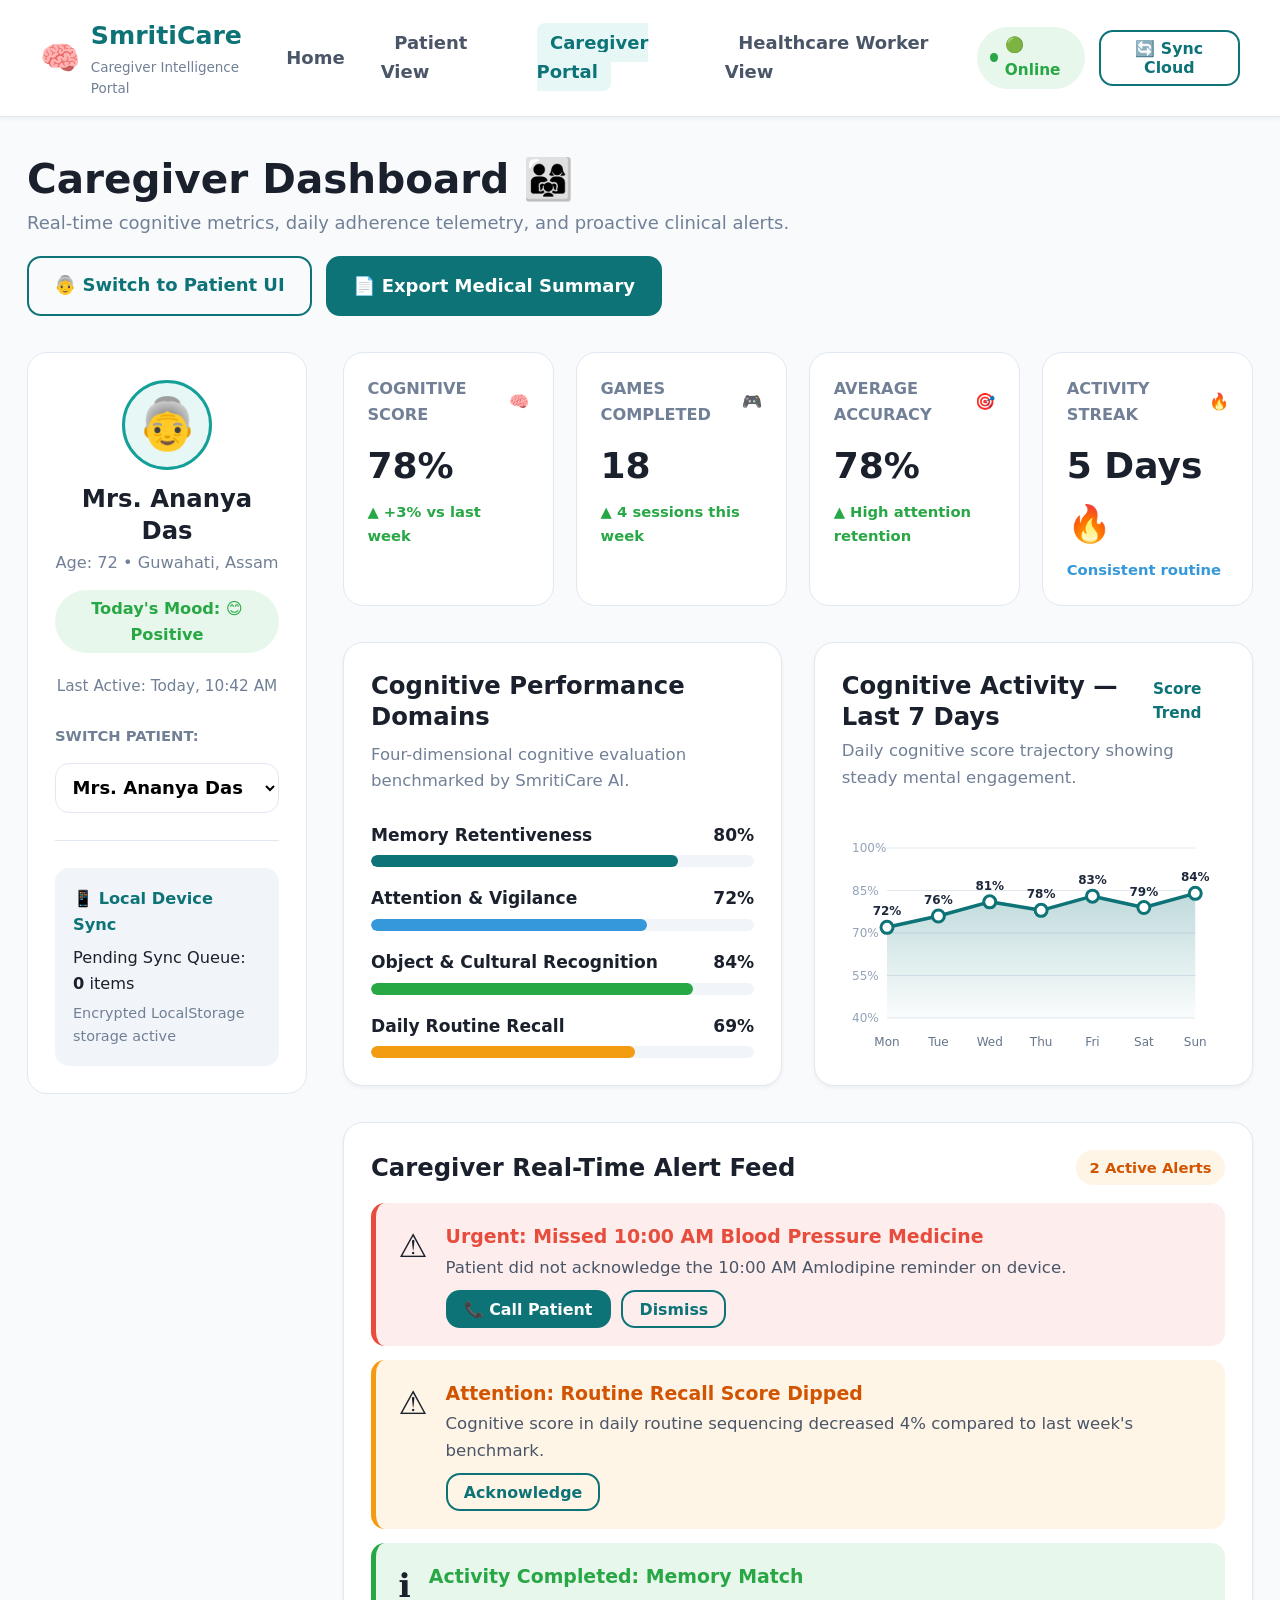
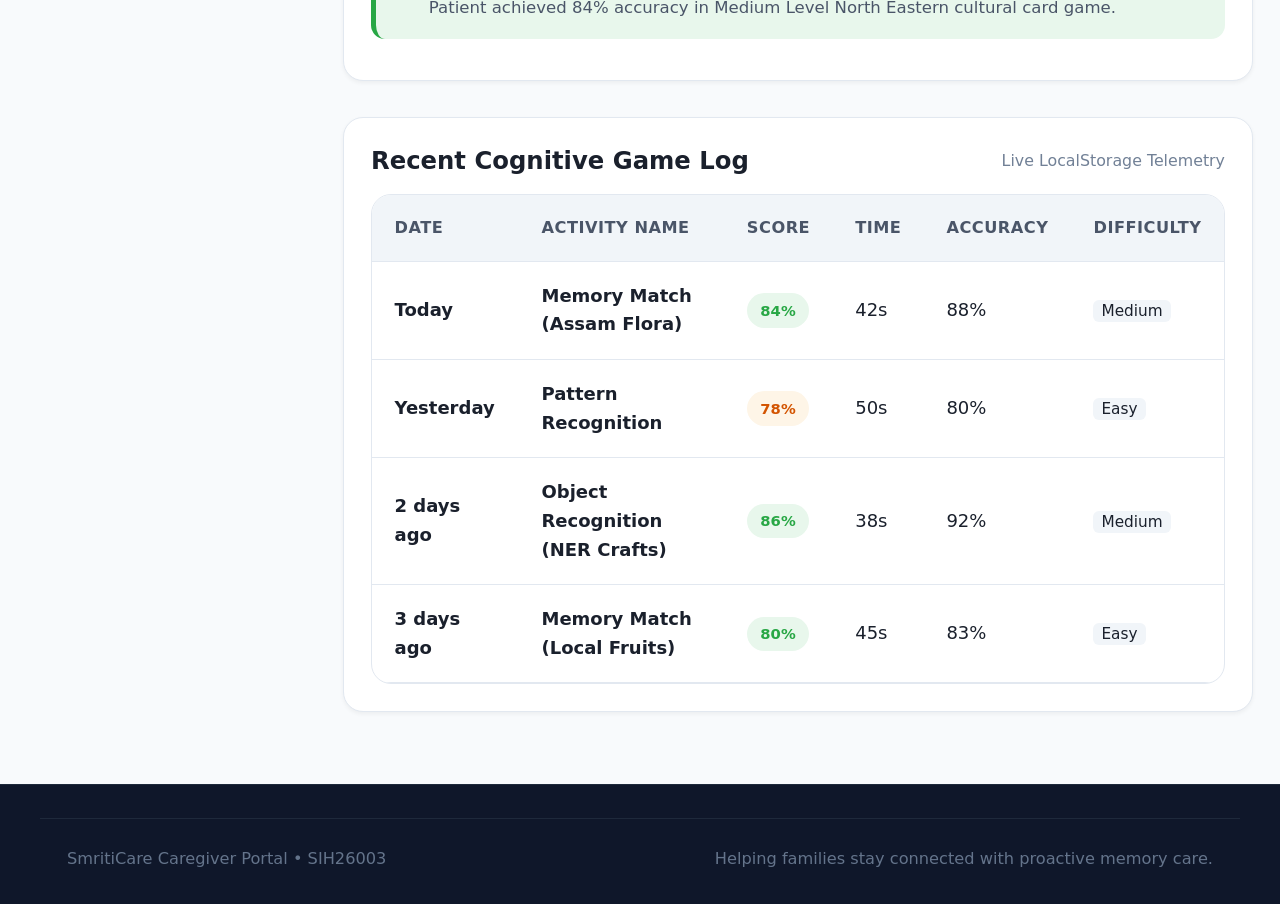
==== caregiver.html @ aeb1ff19 "added all the file" ====
<!DOCTYPE html>
<html lang="en">
<head>
  <meta charset="UTF-8">
  <meta name="viewport" content="width=device-width, initial-scale=1.0">
  <title>Caregiver Dashboard — SmritiCare</title>
  <link rel="manifest" href="manifest.json">
  <link rel="stylesheet" href="css/style.css">
</head>
<body>

  <!-- Header -->
  <header class="site-header">
    <div class="container header-inner">
      <a href="index.html" class="brand-logo">
        <span class="logo-icon">🧠</span>
        <div>
          <span>SmritiCare</span>
          <span class="logo-tagline">Caregiver Intelligence Portal</span>
        </div>
      </a>

      <nav aria-label="Caregiver Navigation">
        <ul class="nav-links">
          <li><a href="index.html" class="nav-link">Home</a></li>
          <li><a href="patient.html" class="nav-link">Patient View</a></li>
          <li><a href="caregiver.html" class="nav-link active">Caregiver Portal</a></li>
          <li><a href="healthcare.html" class="nav-link">Healthcare Worker View</a></li>
        </ul>
      </nav>

      <div class="header-actions">
        <div id="network-status-pill" class="status-pill">
          <span class="status-dot"></span> 🟢 Online
        </div>
        <button class="btn btn-outline btn-sm" onclick="simulateSync()">
          🔄 Sync Cloud
        </button>
      </div>
    </div>
  </header>

  <!-- Main Caregiver Dashboard Root -->
  <main id="caregiver-dashboard-root" style="padding: 2rem 0 4rem; flex: 1;">
    <div class="container container-wide">
      
      <!-- Top Title & Quick Actions -->
      <div style="display: flex; justify-content: space-between; align-items: center; margin-bottom: 2rem; flex-wrap: wrap; gap: 1rem;">
        <div>
          <h1 style="margin-bottom: 0.2rem;">Caregiver Dashboard 👨‍👩‍👧</h1>
          <p class="text-muted" style="margin: 0;">
            Real-time cognitive metrics, daily adherence telemetry, and proactive clinical alerts.
          </p>
        </div>
        <div style="display: flex; gap: 0.8rem;">
          <a href="patient.html" class="btn btn-outline">
            👵 Switch to Patient UI
          </a>
          <button class="btn btn-primary" onclick="alert('Caregiver tele-report exported as PDF / Medical summary.');">
            📄 Export Medical Summary
          </button>
        </div>
      </div>

      <!-- Dashboard Layout Grid -->
      <div class="dashboard-layout">
        
        <!-- Left Sidebar: Patient Selector & Profile -->
        <aside class="dashboard-sidebar">
          <div class="patient-profile-card">
            <div class="patient-avatar-large">👵</div>
            <h3 id="cg-patient-name" style="margin-bottom: 0.2rem;">Mrs. Ananya Das</h3>
            <p id="cg-patient-age-loc" class="text-muted" style="font-size: 0.9rem; margin-bottom: 0.8rem;">Age: 72 • Guwahati, Assam</p>
            
            <span id="cg-patient-mood" class="status-badge active-status" style="font-size: 0.9rem; margin-bottom: 0.8rem;">
              Today's Mood: 😊 Positive
            </span>

            <div id="cg-patient-last-active" style="font-size: 0.85rem; color: var(--text-muted); margin-top: 0.4rem;">
              Last Active: Today, 10:42 AM
            </div>

            <!-- Patient Selector Dropdown -->
            <div style="margin-top: 1.2rem; text-align: left;">
              <label for="caregiver-patient-select" style="font-size: 0.82rem; font-weight: 700; color: var(--text-muted); text-transform: uppercase;">
                Switch Patient:
              </label>
              <select id="caregiver-patient-select" class="patient-select-dropdown">
                <!-- Populated by JS -->
              </select>
            </div>
          </div>

          <!-- Quick Telemetry Status Box -->
          <div style="background: var(--bg-subtle); padding: 1rem; border-radius: var(--radius-md); font-size: 0.9rem;">
            <div style="font-weight: 700; color: var(--primary); margin-bottom: 0.4rem;">📱 Local Device Sync</div>
            <div>Pending Sync Queue: <strong id="sync-pending-count">0</strong> items</div>
            <div style="margin-top: 0.3rem; font-size: 0.8rem; color: var(--text-muted);">Encrypted LocalStorage storage active</div>
          </div>
        </aside>

        <!-- Right Main Column: Metrics, Chart, Alerts, Logs -->
        <div class="dashboard-content">
          
          <!-- 4 Metric Cards -->
          <div class="metrics-summary-grid">
            <div class="metric-card">
              <div class="metric-header">
                <span>COGNITIVE SCORE</span>
                <span>🧠</span>
              </div>
              <div id="metric-overall-score" class="metric-value">78%</div>
              <div class="metric-trend up">▲ +3% vs last week</div>
            </div>

            <div class="metric-card">
              <div class="metric-header">
                <span>GAMES COMPLETED</span>
                <span>🎮</span>
              </div>
              <div id="metric-games-count" class="metric-value">18</div>
              <div class="metric-trend up">▲ 4 sessions this week</div>
            </div>

            <div class="metric-card">
              <div class="metric-header">
                <span>AVERAGE ACCURACY</span>
                <span>🎯</span>
              </div>
              <div id="metric-avg-score" class="metric-value">84%</div>
              <div class="metric-trend up">▲ High attention retention</div>
            </div>

            <div class="metric-card">
              <div class="metric-header">
                <span>ACTIVITY STREAK</span>
                <span>🔥</span>
              </div>
              <div id="metric-streak" class="metric-value">5 Days</div>
              <div class="metric-trend neutral">Consistent routine</div>
            </div>
          </div>

          <!-- 2-Column: Domain Breakdown & 7-Day Chart -->
          <div class="grid-2" style="margin-bottom: 2rem;">
            
            <!-- Cognitive Domain Breakdown -->
            <div class="card">
              <h3 style="margin-bottom: 0.5rem;">Cognitive Performance Domains</h3>
              <p class="text-muted" style="margin-bottom: 1.5rem; font-size: 0.92rem;">
                Four-dimensional cognitive evaluation benchmarked by SmritiCare AI.
              </p>

              <div class="progress-bar-wrapper">
                <div class="progress-label-row">
                  <span>Memory Retentiveness</span>
                  <strong id="text-memory">80%</strong>
                </div>
                <div class="progress-track">
                  <div id="bar-memory" class="progress-fill teal" style="width: 80%;"></div>
                </div>
              </div>

              <div class="progress-bar-wrapper">
                <div class="progress-label-row">
                  <span>Attention & Vigilance</span>
                  <strong id="text-attention">72%</strong>
                </div>
                <div class="progress-track">
                  <div id="bar-attention" class="progress-fill blue" style="width: 72%;"></div>
                </div>
              </div>

              <div class="progress-bar-wrapper">
                <div class="progress-label-row">
                  <span>Object & Cultural Recognition</span>
                  <strong id="text-recognition">84%</strong>
                </div>
                <div class="progress-track">
                  <div id="bar-recognition" class="progress-fill green" style="width: 84%;"></div>
                </div>
              </div>

              <div class="progress-bar-wrapper" style="margin-bottom: 0;">
                <div class="progress-label-row">
                  <span>Daily Routine Recall</span>
                  <strong id="text-routine">69%</strong>
                </div>
                <div class="progress-track">
                  <div id="bar-routine" class="progress-fill orange" style="width: 69%;"></div>
                </div>
              </div>
            </div>

            <!-- Canvas Line Chart: Cognitive Activity Last 7 Days -->
            <div class="card" style="display: flex; flex-direction: column; justify-content: space-between;">
              <div>
                <div style="display: flex; justify-content: space-between; align-items: center; margin-bottom: 0.3rem;">
                  <h3 style="margin: 0;">Cognitive Activity — Last 7 Days</h3>
                  <span style="font-size: 0.85rem; font-weight: 700; color: var(--primary);">Score Trend</span>
                </div>
                <p class="text-muted" style="font-size: 0.92rem; margin-bottom: 1rem;">
                  Daily cognitive score trajectory showing steady mental engagement.
                </p>
              </div>

              <div style="position: relative; width: 100%; height: 240px;">
                <canvas id="cognitive-activity-chart" style="width: 100%; height: 100%;"></canvas>
              </div>
            </div>

          </div>

          <!-- Caregiver Proactive Alerts Section -->
          <section class="card" style="margin-bottom: 2rem;">
            <div style="display: flex; justify-content: space-between; align-items: center; margin-bottom: 1rem;">
              <h3 style="margin: 0;">Caregiver Real-Time Alert Feed</h3>
              <span class="status-badge attention-status">2 Active Alerts</span>
            </div>

            <div class="alert-item urgent">
              <div style="font-size: 1.8rem;">⚠️</div>
              <div style="flex: 1;">
                <div style="font-weight: 700; color: var(--danger); font-size: 1.05rem;">Urgent: Missed 10:00 AM Blood Pressure Medicine</div>
                <p style="margin: 0.2rem 0 0.5rem; font-size: 0.92rem;">
                  Patient did not acknowledge the 10:00 AM Amlodipine reminder on device.
                </p>
                <div style="display: flex; gap: 0.6rem;">
                  <button class="btn btn-sm btn-primary" onclick="alert('Calling Mrs. Das...');">📞 Call Patient</button>
                  <button class="btn btn-sm btn-outline btn-dismiss-alert">Dismiss</button>
                </div>
              </div>
            </div>

            <div class="alert-item attention">
              <div style="font-size: 1.8rem;">⚠️</div>
              <div style="flex: 1;">
                <div style="font-weight: 700; color: #d35400; font-size: 1.05rem;">Attention: Routine Recall Score Dipped</div>
                <p style="margin: 0.2rem 0 0.5rem; font-size: 0.92rem;">
                  Cognitive score in daily routine sequencing decreased 4% compared to last week's benchmark.
                </p>
                <div style="display: flex; gap: 0.6rem;">
                  <button class="btn btn-sm btn-outline btn-dismiss-alert">Acknowledge</button>
                </div>
              </div>
            </div>

            <div class="alert-item normal">
              <div style="font-size: 1.8rem;">ℹ️</div>
              <div style="flex: 1;">
                <div style="font-weight: 700; color: var(--success); font-size: 1.05rem;">Activity Completed: Memory Match</div>
                <p style="margin: 0.2rem 0 0; font-size: 0.92rem;">
                  Patient achieved 84% accuracy in Medium Level North Eastern cultural card game.
                </p>
              </div>
            </div>
          </section>

          <!-- Recent Activity Table -->
          <section class="card">
            <div style="display: flex; justify-content: space-between; align-items: center; margin-bottom: 1rem;">
              <h3 style="margin: 0;">Recent Cognitive Game Log</h3>
              <span class="text-muted" style="font-size: 0.88rem;">Live LocalStorage Telemetry</span>
            </div>

            <div class="table-responsive">
              <table class="data-table">
                <thead>
                  <tr>
                    <th>Date</th>
                    <th>Activity Name</th>
                    <th>Score</th>
                    <th>Time</th>
                    <th>Accuracy</th>
                    <th>Difficulty</th>
                  </tr>
                </thead>
                <tbody id="cg-activity-table-body">
                  <!-- Populated dynamically by js/dashboard.js -->
                </tbody>
              </table>
            </div>
          </section>

        </div>

      </div>

    </div>
  </main>

  <!-- Footer -->
  <footer class="site-footer" style="padding: 1.8rem 0; margin-top: auto;">
    <div class="container footer-bottom">
      <span>SmritiCare Caregiver Portal • SIH26003</span>
      <span>Helping families stay connected with proactive memory care.</span>
    </div>
  </footer>

  <script src="js/main.js"></script>
  <script src="js/dashboard.js"></script>
</body>
</html>
---- css/style.css ----
/* ==========================================================================
   SmritiCare - Design System & Stylesheet (SIH26003)
   Calm, Trustworthy Healthcare Palette + Elderly-Friendly UX
   ========================================================================== */

:root {
  /* Primary Healthcare Colors */
  --primary: #0d7377;
  --primary-light: #14a098;
  --primary-dark: #094b4e;
  --primary-subtle: #e6f7f6;
  
  --secondary: #2b5876;
  --secondary-light: #4e7d96;
  
  --accent: #ff7b54;
  --accent-light: #ffe8df;
  --success: #28a745;
  --success-light: #e8f7ec;
  --warning: #f39c12;
  --warning-light: #fef5e7;
  --danger: #e74c3c;
  --danger-light: #fdeeed;
  --info: #3498db;
  --info-light: #ebf5fb;

  /* Neutral Surface & Background Colors */
  --bg-page: #f8fafc;
  --bg-surface: #ffffff;
  --bg-card: #ffffff;
  --bg-subtle: #f1f5f9;
  
  /* Text Colors (High Contrast Baseline) */
  --text-primary: #1a202c;
  --text-secondary: #4a5568;
  --text-muted: #718096;
  --text-inverse: #ffffff;

  /* Borders & Shadows */
  --border-color: #e2e8f0;
  --border-focus: #0d7377;
  --shadow-sm: 0 2px 4px rgba(0, 0, 0, 0.05);
  --shadow-md: 0 4px 12px rgba(13, 115, 119, 0.08);
  --shadow-lg: 0 10px 25px rgba(0, 0, 0, 0.1);
  --shadow-hover: 0 8px 20px rgba(13, 115, 119, 0.15);

  /* Radii */
  --radius-sm: 8px;
  --radius-md: 14px;
  --radius-lg: 20px;
  --radius-xl: 28px;
  --radius-full: 9999px;

  /* Typography Sizing Defaults (Elderly Comfort) */
  --font-base: 18px;
  --font-h1: 2.25rem;
  --font-h2: 1.75rem;
  --font-h3: 1.35rem;
  --line-height: 1.6;
  
  /* Transitions */
  --transition: all 0.25s ease-in-out;
}

/* ==========================================================================
   Accessibility Modes (High Contrast, Large Text, Motion)
   ========================================================================== */

body.large-text {
  --font-base: 22px;
  --font-h1: 2.6rem;
  --font-h2: 2.1rem;
  --font-h3: 1.6rem;
}

body.extra-large-text {
  --font-base: 26px;
  --font-h1: 3rem;
  --font-h2: 2.4rem;
  --font-h3: 1.9rem;
}

body.high-contrast {
  --bg-page: #000000;
  --bg-surface: #121212;
  --bg-card: #1e1e1e;
  --bg-subtle: #2d2d2d;
  --primary: #ffd700;
  --primary-light: #fff066;
  --primary-dark: #ccac00;
  --primary-subtle: #332b00;
  --secondary: #00e5ff;
  --text-primary: #ffffff;
  --text-secondary: #f0f0f0;
  --text-muted: #dcdcdc;
  --border-color: #ffd700;
  --shadow-md: 0 0 10px rgba(255, 215, 0, 0.3);
}

body.high-contrast .btn-primary {
  background: #ffd700;
  color: #000000;
  font-weight: 800;
  border: 2px solid #ffffff;
}

body.high-contrast .card {
  border: 2px solid #ffd700;
}

body.reduce-motion * {
  animation: none !important;
  transition: none !important;
}

/* ==========================================================================
   Base & Reset
   ========================================================================== */

*, *::before, *::after {
  box-sizing: border-box;
  margin: 0;
  padding: 0;
}

html {
  font-size: var(--font-base);
  scroll-behavior: smooth;
}

body {
  font-family: system-ui, -apple-system, BlinkMacSystemFont, 'Segoe UI', Roboto, Oxygen, Ubuntu, Cantarell, 'Open Sans', 'Helvetica Neue', sans-serif;
  background-color: var(--bg-page);
  color: var(--text-primary);
  line-height: var(--line-height);
  min-height: 100vh;
  display: flex;
  flex-direction: column;
  -webkit-font-smoothing: antialiased;
}

a {
  color: var(--primary);
  text-decoration: none;
  transition: var(--transition);
}

a:hover, a:focus-visible {
  text-decoration: underline;
}

button, input, select, textarea {
  font-family: inherit;
  font-size: 1rem;
}

button {
  cursor: pointer;
  border: none;
  background: none;
}

button:focus-visible, a:focus-visible, input:focus-visible, select:focus-visible {
  outline: 3px solid var(--border-focus);
  outline-offset: 2px;
}

img, svg {
  max-width: 100%;
  display: block;
}

/* Container */
.container {
  width: 100%;
  max-width: 1200px;
  margin: 0 auto;
  padding: 0 1.5rem;
}

.container-narrow {
  max-width: 900px;
}

.container-wide {
  max-width: 1400px;
}

/* Typography Utility */
h1, h2, h3, h4 {
  color: var(--text-primary);
  font-weight: 700;
  line-height: 1.3;
  margin-bottom: 0.75rem;
}

h1 { font-size: var(--font-h1); }
h2 { font-size: var(--font-h2); }
h3 { font-size: var(--font-h3); }

p {
  margin-bottom: 1rem;
  color: var(--text-secondary);
}

.text-muted { color: var(--text-muted); }
.text-center { text-align: center; }
.text-primary { color: var(--primary); }
.text-bold { font-weight: 700; }

/* ==========================================================================
   Header & Navigation
   ========================================================================== */

.site-header {
  background: var(--bg-surface);
  border-bottom: 1px solid var(--border-color);
  position: sticky;
  top: 0;
  z-index: 100;
  box-shadow: var(--shadow-sm);
}

.header-inner {
  display: flex;
  align-items: center;
  justify-content: space-between;
  padding: 0.9rem 0;
  gap: 1rem;
}

.brand-logo {
  display: flex;
  align-items: center;
  gap: 0.6rem;
  font-size: 1.4rem;
  font-weight: 800;
  color: var(--primary);
  text-decoration: none;
}

.brand-logo .logo-icon {
  font-size: 1.8rem;
  line-height: 1;
}

.brand-logo .logo-tagline {
  font-size: 0.75rem;
  color: var(--text-muted);
  font-weight: 500;
  display: block;
}

.nav-links {
  display: flex;
  align-items: center;
  gap: 1.25rem;
  list-style: none;
}

.nav-link {
  color: var(--text-secondary);
  font-weight: 600;
  padding: 0.5rem 0.75rem;
  border-radius: var(--radius-sm);
  transition: var(--transition);
}

.nav-link:hover, .nav-link.active {
  color: var(--primary);
  background: var(--primary-subtle);
  text-decoration: none;
}

.header-actions {
  display: flex;
  align-items: center;
  gap: 0.75rem;
}

/* Language Dropdown */
.lang-selector-wrapper {
  position: relative;
  display: inline-block;
}

.lang-select {
  padding: 0.45rem 1.8rem 0.45rem 0.75rem;
  border-radius: var(--radius-sm);
  border: 1px solid var(--border-color);
  background: var(--bg-surface);
  color: var(--text-primary);
  font-weight: 600;
  cursor: pointer;
  appearance: none;
  background-image: url("data:image/svg+xml;charset=UTF-8,%3csvg xmlns='http://www.w3.org/2000/svg' viewBox='0 0 24 24' fill='none' stroke='%230d7377' stroke-width='2' stroke-linecap='round' stroke-linejoin='round'%3e%3cpolyline points='6 9 12 15 18 9'%3e%3c/polyline%3e%3c/svg%3e");
  background-repeat: no-repeat;
  background-position: right 0.5rem center;
  background-size: 1rem;
}

/* Connectivity Status Pill */
.status-pill {
  display: inline-flex;
  align-items: center;
  gap: 0.4rem;
  padding: 0.35rem 0.75rem;
  border-radius: var(--radius-full);
  font-size: 0.85rem;
  font-weight: 600;
  background: var(--success-light);
  color: var(--success);
}

.status-pill.offline {
  background: var(--warning-light);
  color: var(--warning);
}

.status-dot {
  width: 9px;
  height: 9px;
  border-radius: 50%;
  background: currentColor;
  display: inline-block;
}

/* ==========================================================================
   Buttons & Interactive Elements
   ========================================================================== */

.btn {
  display: inline-flex;
  align-items: center;
  justify-content: center;
  gap: 0.5rem;
  font-weight: 600;
  padding: 0.75rem 1.4rem;
  border-radius: var(--radius-md);
  transition: var(--transition);
  text-decoration: none;
  text-align: center;
  cursor: pointer;
  border: 2px solid transparent;
  min-height: 48px; /* Touch target accessibility */
}

.btn-primary {
  background: var(--primary);
  color: var(--text-inverse);
}
.btn-primary:hover {
  background: var(--primary-light);
  box-shadow: var(--shadow-md);
  text-decoration: none;
  transform: translateY(-1px);
}

.btn-secondary {
  background: var(--secondary);
  color: var(--text-inverse);
}
.btn-secondary:hover {
  background: var(--secondary-light);
  text-decoration: none;
}

.btn-outline {
  background: transparent;
  border-color: var(--primary);
  color: var(--primary);
}
.btn-outline:hover {
  background: var(--primary-subtle);
  text-decoration: none;
}

.btn-accent {
  background: var(--accent);
  color: var(--text-inverse);
}
.btn-accent:hover {
  opacity: 0.95;
  box-shadow: var(--shadow-md);
  text-decoration: none;
}

.btn-lg {
  padding: 0.95rem 1.8rem;
  font-size: 1.15rem;
  border-radius: var(--radius-lg);
  font-weight: 700;
}

.btn-sm {
  padding: 0.4rem 0.9rem;
  font-size: 0.88rem;
  min-height: 38px;
}

.btn-icon {
  width: 48px;
  height: 48px;
  padding: 0;
  border-radius: 50%;
  display: inline-flex;
  align-items: center;
  justify-content: center;
}

/* Elderly Large Action Cards */
.card {
  background: var(--bg-card);
  border: 1px solid var(--border-color);
  border-radius: var(--radius-lg);
  padding: 1.5rem;
  box-shadow: var(--shadow-sm);
  transition: var(--transition);
}

.card:hover {
  box-shadow: var(--shadow-md);
}

.card-clickable {
  cursor: pointer;
}
.card-clickable:hover {
  transform: translateY(-3px);
  border-color: var(--primary-light);
  box-shadow: var(--shadow-hover);
}

/* ==========================================================================
   Hero & Landing Sections
   ========================================================================== */

.hero-section {
  padding: 4rem 0 3.5rem;
  background: linear-gradient(135deg, #e6f7f6 0%, #f1f8fc 100%);
  border-bottom: 1px solid var(--border-color);
}

body.high-contrast .hero-section {
  background: #000;
}

.hero-grid {
  display: grid;
  grid-template-columns: 1.2fr 0.8fr;
  gap: 3rem;
  align-items: center;
}

.hero-content h1 {
  font-size: 2.6rem;
  margin-bottom: 1.2rem;
  color: var(--secondary);
}

body.high-contrast .hero-content h1 {
  color: var(--primary);
}

.hero-subtitle {
  font-size: 1.2rem;
  color: var(--text-secondary);
  margin-bottom: 2rem;
  max-width: 580px;
}

.hero-cta-group {
  display: flex;
  flex-wrap: wrap;
  gap: 1rem;
  margin-bottom: 2rem;
}

.hero-stats {
  display: flex;
  gap: 2rem;
  padding-top: 1.5rem;
  border-top: 1px solid rgba(13, 115, 119, 0.15);
}

.hero-stat-item strong {
  display: block;
  font-size: 1.4rem;
  color: var(--primary);
}

.hero-stat-item span {
  font-size: 0.85rem;
  color: var(--text-muted);
}

.hero-visual-card {
  background: var(--bg-surface);
  border-radius: var(--radius-xl);
  padding: 1.5rem;
  box-shadow: var(--shadow-lg);
  border: 1px solid var(--border-color);
  text-align: center;
  position: relative;
}

.hero-illustration {
  width: 100%;
  max-height: 280px;
  object-fit: contain;
  margin-bottom: 1rem;
  border-radius: var(--radius-md);
}

/* Feature & Problem Grids */
.section-header {
  text-align: center;
  max-width: 700px;
  margin: 0 auto 3rem;
}

.section-tag {
  display: inline-block;
  background: var(--primary-subtle);
  color: var(--primary);
  font-weight: 700;
  font-size: 0.85rem;
  padding: 0.35rem 0.9rem;
  border-radius: var(--radius-full);
  margin-bottom: 0.75rem;
  text-transform: uppercase;
  letter-spacing: 0.5px;
}

.grid-2 {
  display: grid;
  grid-template-columns: repeat(2, 1fr);
  gap: 1.75rem;
}

.grid-3 {
  display: grid;
  grid-template-columns: repeat(3, 1fr);
  gap: 1.75rem;
}

.grid-4 {
  display: grid;
  grid-template-columns: repeat(4, 1fr);
  gap: 1.5rem;
}

.feature-icon-box {
  width: 60px;
  height: 60px;
  border-radius: var(--radius-md);
  background: var(--primary-subtle);
  color: var(--primary);
  display: flex;
  align-items: center;
  justify-content: center;
  font-size: 1.8rem;
  margin-bottom: 1.25rem;
}

/* Workflow Step Cards */
.workflow-step {
  position: relative;
  background: var(--bg-surface);
  border: 1px solid var(--border-color);
  border-radius: var(--radius-lg);
  padding: 1.8rem 1.5rem;
  text-align: center;
}

.step-badge {
  position: absolute;
  top: -16px;
  left: 50%;
  transform: translateX(-50%);
  background: var(--primary);
  color: #fff;
  width: 34px;
  height: 34px;
  border-radius: 50%;
  display: flex;
  align-items: center;
  justify-content: center;
  font-weight: 800;
  box-shadow: var(--shadow-sm);
}

/* ==========================================================================
   Patient Portal UI (Elderly-First)
   ========================================================================== */

.patient-header-greeting {
  background: linear-gradient(135deg, var(--primary) 0%, var(--secondary) 100%);
  color: #ffffff;
  padding: 2.2rem 2rem;
  border-radius: var(--radius-xl);
  margin-bottom: 2rem;
  box-shadow: var(--shadow-md);
  display: flex;
  justify-content: space-between;
  align-items: center;
  flex-wrap: wrap;
  gap: 1.5rem;
}

body.high-contrast .patient-header-greeting {
  background: #111;
  border: 2px solid #ffd700;
}

.greeting-title {
  font-size: 2rem;
  margin-bottom: 0.4rem;
  color: #ffffff;
}

body.high-contrast .greeting-title {
  color: #ffd700;
}

.greeting-date {
  opacity: 0.9;
  font-size: 1.1rem;
}

/* Large Activity Card */
.activity-hero-card {
  background: var(--bg-surface);
  border: 2px solid var(--primary-light);
  border-radius: var(--radius-xl);
  padding: 2rem;
  display: flex;
  align-items: center;
  justify-content: space-between;
  gap: 1.5rem;
  margin-bottom: 2rem;
  box-shadow: var(--shadow-md);
}

.activity-hero-info {
  display: flex;
  align-items: center;
  gap: 1.5rem;
}

.activity-large-icon {
  font-size: 3.5rem;
  background: var(--primary-subtle);
  width: 90px;
  height: 90px;
  border-radius: var(--radius-lg);
  display: flex;
  align-items: center;
  justify-content: center;
}

/* Hydration Counter */
.hydration-widget {
  background: var(--info-light);
  border: 1px solid #bce0fd;
  border-radius: var(--radius-lg);
  padding: 1.5rem;
  text-align: center;
}

.glasses-grid {
  display: flex;
  justify-content: center;
  gap: 0.6rem;
  margin: 1rem 0;
  flex-wrap: wrap;
}

.glass-item {
  font-size: 2rem;
  cursor: pointer;
  transition: var(--transition);
  opacity: 0.35;
  user-select: none;
}

.glass-item.filled {
  opacity: 1;
  transform: scale(1.1);
}

/* Daily Routine Timeline */
.routine-list {
  list-style: none;
}

.routine-item {
  display: flex;
  align-items: center;
  justify-content: space-between;
  padding: 1.1rem 1.25rem;
  margin-bottom: 0.75rem;
  background: var(--bg-surface);
  border: 1px solid var(--border-color);
  border-radius: var(--radius-md);
  gap: 1rem;
}

.routine-item.done {
  background: var(--success-light);
  border-color: #b7e4c7;
}

.routine-time {
  font-weight: 700;
  color: var(--primary);
  font-size: 1.05rem;
  min-width: 95px;
}

.routine-title {
  font-weight: 600;
  flex: 1;
}

/* Emotional Mood Check-In */
.mood-picker {
  display: flex;
  justify-content: space-between;
  gap: 0.75rem;
  margin: 1.5rem 0 1rem;
}

.mood-btn {
  flex: 1;
  display: flex;
  flex-direction: column;
  align-items: center;
  gap: 0.4rem;
  padding: 1rem 0.5rem;
  border: 2px solid var(--border-color);
  border-radius: var(--radius-lg);
  background: var(--bg-surface);
  transition: var(--transition);
}

.mood-btn .mood-emoji {
  font-size: 2.4rem;
}

.mood-btn .mood-label {
  font-size: 0.9rem;
  font-weight: 700;
}

.mood-btn:hover, .mood-btn.active {
  border-color: var(--primary);
  background: var(--primary-subtle);
  transform: translateY(-3px);
}

/* Voice Assistant Card / Widget */
.voice-assistant-card {
  background: linear-gradient(135deg, #14a098 0%, #0d7377 100%);
  color: #ffffff;
  border-radius: var(--radius-xl);
  padding: 1.8rem;
  text-align: center;
  box-shadow: var(--shadow-md);
  margin-bottom: 2rem;
}

.voice-mic-btn {
  width: 90px;
  height: 90px;
  border-radius: 50%;
  background: #ffffff;
  color: var(--primary);
  font-size: 2.5rem;
  margin: 1.2rem auto;
  display: flex;
  align-items: center;
  justify-content: center;
  box-shadow: 0 0 0 8px rgba(255, 255, 255, 0.25);
  transition: var(--transition);
}

.voice-mic-btn.listening {
  animation: pulse-ring 1.5s infinite;
  background: var(--accent);
  color: #fff;
}

@keyframes pulse-ring {
  0% { box-shadow: 0 0 0 0 rgba(255, 123, 84, 0.7); }
  70% { box-shadow: 0 0 0 18px rgba(255, 123, 84, 0); }
  100% { box-shadow: 0 0 0 0 rgba(255, 123, 84, 0); }
}

.voice-prompt-chips {
  display: flex;
  flex-wrap: wrap;
  justify-content: center;
  gap: 0.6rem;
  margin-top: 1rem;
}

.prompt-chip {
  background: rgba(255, 255, 255, 0.2);
  color: #fff;
  padding: 0.4rem 0.85rem;
  border-radius: var(--radius-full);
  font-size: 0.9rem;
  cursor: pointer;
  border: 1px solid rgba(255, 255, 255, 0.3);
}
.prompt-chip:hover {
  background: #ffffff;
  color: var(--primary);
}

/* Bottom Nav for Mobile/Tablet */
.patient-bottom-nav {
  display: none;
  position: fixed;
  bottom: 0;
  left: 0;
  right: 0;
  background: var(--bg-surface);
  border-top: 1px solid var(--border-color);
  padding: 0.6rem 0.5rem;
  box-shadow: 0 -4px 15px rgba(0, 0, 0, 0.08);
  z-index: 90;
}

.bottom-nav-grid {
  display: flex;
  justify-content: space-around;
  align-items: center;
}

.bottom-nav-item {
  display: flex;
  flex-direction: column;
  align-items: center;
  gap: 0.2rem;
  color: var(--text-muted);
  font-size: 0.75rem;
  font-weight: 700;
  padding: 0.3rem 0.6rem;
  border-radius: var(--radius-sm);
}

.bottom-nav-item .nav-icon {
  font-size: 1.4rem;
}

.bottom-nav-item.active, .bottom-nav-item:hover {
  color: var(--primary);
  text-decoration: none;
}

/* ==========================================================================
   Memory Match Game Specifics
   ========================================================================== */

.game-header-bar {
  display: flex;
  justify-content: space-between;
  align-items: center;
  background: var(--bg-surface);
  border: 1px solid var(--border-color);
  border-radius: var(--radius-lg);
  padding: 1rem 1.5rem;
  margin-bottom: 1.5rem;
  flex-wrap: wrap;
  gap: 1rem;
}

.game-stat-box {
  display: flex;
  align-items: center;
  gap: 0.6rem;
  font-weight: 700;
  font-size: 1.1rem;
}

.game-stat-box .stat-icon {
  font-size: 1.4rem;
}

.memory-grid {
  display: grid;
  grid-template-columns: repeat(4, 1fr);
  gap: 1.2rem;
  max-width: 720px;
  margin: 0 auto 2rem;
  perspective: 1000px;
}

.memory-card {
  aspect-ratio: 1 / 1;
  background: #ffffff;
  border: 3px solid var(--primary-subtle);
  border-radius: var(--radius-lg);
  display: flex;
  flex-direction: column;
  align-items: center;
  justify-content: center;
  cursor: pointer;
  position: relative;
  transform-style: preserve-3d;
  transition: transform 0.4s ease, border-color 0.2s ease, box-shadow 0.2s ease;
  user-select: none;
  box-shadow: var(--shadow-sm);
  min-height: 110px;
}

.memory-card:hover {
  border-color: var(--primary-light);
  transform: translateY(-2px);
}

.memory-card .card-face {
  position: absolute;
  inset: 0;
  backface-visibility: hidden;
  display: flex;
  flex-direction: column;
  align-items: center;
  justify-content: center;
  border-radius: calc(var(--radius-lg) - 3px);
  padding: 0.5rem;
}

.memory-card .card-back {
  background: linear-gradient(135deg, var(--primary) 0%, var(--primary-light) 100%);
  color: #ffffff;
  font-size: 2.2rem;
}

.memory-card .card-front {
  background: #ffffff;
  transform: rotateY(180deg);
  border: 2px solid var(--primary-light);
}

.memory-card.flipped {
  transform: rotateY(180deg);
}

.memory-card.matched {
  transform: rotateY(180deg);
  border-color: var(--success);
  background: var(--success-light);
  cursor: default;
}

.memory-card .card-icon {
  font-size: 3rem;
  line-height: 1;
  margin-bottom: 0.25rem;
}

.memory-card .card-label {
  font-size: 0.85rem;
  font-weight: 700;
  color: var(--text-primary);
  text-align: center;
}

/* AI Adaptive Recommendation Box */
.ai-adaptive-box {
  background: linear-gradient(135deg, #f0fdf4 0%, #e6f7f6 100%);
  border: 2px solid #86efac;
  border-radius: var(--radius-lg);
  padding: 1.5rem;
  margin: 1.5rem 0;
}

.ai-badge {
  display: inline-flex;
  align-items: center;
  gap: 0.4rem;
  background: var(--primary);
  color: #fff;
  padding: 0.25rem 0.75rem;
  border-radius: var(--radius-full);
  font-size: 0.85rem;
  font-weight: 700;
  margin-bottom: 0.75rem;
}

/* ==========================================================================
   Caregiver & Healthcare Dashboards
   ========================================================================== */

.dashboard-layout {
  display: grid;
  grid-template-columns: 280px 1fr;
  gap: 2rem;
  margin-top: 1.5rem;
}

.dashboard-sidebar {
  background: var(--bg-surface);
  border: 1px solid var(--border-color);
  border-radius: var(--radius-lg);
  padding: 1.5rem;
  height: fit-content;
}

.patient-profile-card {
  text-align: center;
  padding-bottom: 1.5rem;
  border-bottom: 1px solid var(--border-color);
  margin-bottom: 1.5rem;
}

.patient-avatar-large {
  width: 90px;
  height: 90px;
  border-radius: 50%;
  background: var(--primary-subtle);
  color: var(--primary);
  font-size: 2.8rem;
  display: flex;
  align-items: center;
  justify-content: center;
  margin: 0 auto 0.75rem;
  border: 3px solid var(--primary-light);
}

.patient-select-dropdown {
  width: 100%;
  padding: 0.7rem;
  border-radius: var(--radius-md);
  border: 1px solid var(--border-color);
  font-weight: 600;
  background: var(--bg-surface);
  margin-top: 0.75rem;
}

.metrics-summary-grid {
  display: grid;
  grid-template-columns: repeat(4, 1fr);
  gap: 1.25rem;
  margin-bottom: 2rem;
}

.metric-card {
  background: var(--bg-surface);
  border: 1px solid var(--border-color);
  border-radius: var(--radius-lg);
  padding: 1.3rem;
  display: flex;
  flex-direction: column;
}

.metric-header {
  display: flex;
  justify-content: space-between;
  align-items: center;
  color: var(--text-muted);
  font-size: 0.9rem;
  font-weight: 600;
  margin-bottom: 0.5rem;
}

.metric-value {
  font-size: 2rem;
  font-weight: 800;
  color: var(--text-primary);
}

.metric-trend {
  font-size: 0.82rem;
  font-weight: 600;
  margin-top: 0.3rem;
}
.metric-trend.up { color: var(--success); }
.metric-trend.down { color: var(--danger); }
.metric-trend.neutral { color: var(--info); }

/* Progress Bars */
.progress-bar-wrapper {
  margin-bottom: 1rem;
}

.progress-label-row {
  display: flex;
  justify-content: space-between;
  font-size: 0.95rem;
  font-weight: 600;
  margin-bottom: 0.35rem;
}

.progress-track {
  height: 12px;
  background: var(--bg-subtle);
  border-radius: var(--radius-full);
  overflow: hidden;
}

.progress-fill {
  height: 100%;
  background: var(--primary);
  border-radius: var(--radius-full);
  transition: width 0.6s ease;
}

.progress-fill.teal { background: #0d7377; }
.progress-fill.blue { background: #3498db; }
.progress-fill.green { background: #28a745; }
.progress-fill.orange { background: #f39c12; }

/* Alert Feed */
.alert-item {
  display: flex;
  align-items: flex-start;
  gap: 1rem;
  padding: 1rem 1.25rem;
  border-radius: var(--radius-md);
  margin-bottom: 0.75rem;
  border-left: 5px solid;
}

.alert-item.urgent {
  background: var(--danger-light);
  border-left-color: var(--danger);
}
.alert-item.attention {
  background: var(--warning-light);
  border-left-color: var(--warning);
}
.alert-item.normal {
  background: var(--success-light);
  border-left-color: var(--success);
}

/* Multi-Patient Healthcare Worker Table */
.table-responsive {
  overflow-x: auto;
  border-radius: var(--radius-lg);
  border: 1px solid var(--border-color);
  background: var(--bg-surface);
}

.data-table {
  width: 100%;
  border-collapse: collapse;
  text-align: left;
}

.data-table th, .data-table td {
  padding: 1.1rem 1.25rem;
  border-bottom: 1px solid var(--border-color);
}

.data-table th {
  background: var(--bg-subtle);
  font-weight: 700;
  color: var(--text-secondary);
  font-size: 0.9rem;
  text-transform: uppercase;
  letter-spacing: 0.5px;
}

.data-table tr:hover {
  background: #f8fcfc;
}

.status-badge {
  display: inline-block;
  padding: 0.3rem 0.75rem;
  border-radius: var(--radius-full);
  font-size: 0.82rem;
  font-weight: 700;
}
.status-badge.active-status { background: var(--success-light); color: var(--success); }
.status-badge.attention-status { background: var(--warning-light); color: #d35400; }
.status-badge.inactive-status { background: #edf2f7; color: #718096; }

/* Filter Tabs */
.filter-tabs {
  display: flex;
  gap: 0.5rem;
  margin-bottom: 1.5rem;
  flex-wrap: wrap;
}

.filter-tab-btn {
  padding: 0.5rem 1.1rem;
  border-radius: var(--radius-full);
  font-weight: 600;
  background: var(--bg-surface);
  border: 1px solid var(--border-color);
  color: var(--text-secondary);
  cursor: pointer;
  transition: var(--transition);
}

.filter-tab-btn.active, .filter-tab-btn:hover {
  background: var(--primary);
  color: #ffffff;
  border-color: var(--primary);
}

/* ==========================================================================
   Modals & Drawers
   ========================================================================== */

.modal-backdrop {
  position: fixed;
  inset: 0;
  background: rgba(0, 0, 0, 0.6);
  backdrop-filter: blur(3px);
  display: none;
  align-items: center;
  justify-content: center;
  z-index: 1000;
  padding: 1rem;
}

.modal-backdrop.open {
  display: flex;
}

.modal-box {
  background: var(--bg-surface);
  border-radius: var(--radius-xl);
  max-width: 550px;
  width: 100%;
  padding: 2.2rem;
  box-shadow: var(--shadow-lg);
  border: 1px solid var(--border-color);
  position: relative;
  max-height: 90vh;
  overflow-y: auto;
  animation: modal-pop 0.3s ease;
}

@keyframes modal-pop {
  0% { transform: scale(0.92); opacity: 0; }
  100% { transform: scale(1); opacity: 1; }
}

.modal-close-btn {
  position: absolute;
  top: 1.25rem;
  right: 1.25rem;
  font-size: 1.5rem;
  color: var(--text-muted);
  width: 36px;
  height: 36px;
  border-radius: 50%;
  display: flex;
  align-items: center;
  justify-content: center;
}
.modal-close-btn:hover {
  background: var(--bg-subtle);
  color: var(--text-primary);
}

/* Accessibility Floating Button & Drawer */
.a11y-fab {
  position: fixed;
  bottom: 2rem;
  right: 2rem;
  width: 60px;
  height: 60px;
  border-radius: 50%;
  background: var(--primary);
  color: #ffffff;
  font-size: 1.8rem;
  display: flex;
  align-items: center;
  justify-content: center;
  box-shadow: 0 4px 15px rgba(0, 0, 0, 0.25);
  z-index: 500;
  border: 3px solid #ffffff;
  cursor: pointer;
  transition: transform 0.2s ease;
}

.a11y-fab:hover {
  transform: scale(1.1);
}

.a11y-panel {
  position: fixed;
  bottom: 6.5rem;
  right: 2rem;
  width: 320px;
  background: var(--bg-surface);
  border: 2px solid var(--primary);
  border-radius: var(--radius-lg);
  padding: 1.5rem;
  box-shadow: var(--shadow-lg);
  display: none;
  z-index: 500;
}

.a11y-panel.open {
  display: block;
}

.a11y-option-row {
  display: flex;
  align-items: center;
  justify-content: space-between;
  padding: 0.75rem 0;
  border-bottom: 1px solid var(--border-color);
}

/* Offline Banner / Toast */
.offline-banner {
  position: fixed;
  top: 0;
  left: 0;
  right: 0;
  background: #d35400;
  color: #ffffff;
  padding: 0.6rem 1rem;
  text-align: center;
  font-weight: 700;
  font-size: 0.95rem;
  z-index: 999;
  display: none;
  box-shadow: 0 2px 8px rgba(0, 0, 0, 0.2);
}

.offline-banner.active {
  display: block;
}

/* ==========================================================================
   Footer
   ========================================================================== */

.site-footer {
  background: #0f172a;
  color: #cbd5e1;
  padding: 3.5rem 0 2rem;
  margin-top: auto;
  border-top: 1px solid #1e293b;
}

.footer-grid {
  display: grid;
  grid-template-columns: 2fr 1fr 1fr 1.5fr;
  gap: 2.5rem;
  margin-bottom: 2.5rem;
}

.footer-brand h3 {
  color: #ffffff;
  font-size: 1.4rem;
  margin-bottom: 0.5rem;
}

.footer-tagline {
  color: #94a3b8;
  font-size: 0.95rem;
  margin-bottom: 1rem;
}

.footer-col h4 {
  color: #ffffff;
  font-size: 1.1rem;
  margin-bottom: 1rem;
}

.footer-links {
  list-style: none;
}

.footer-links li {
  margin-bottom: 0.6rem;
}

.footer-links a {
  color: #94a3b8;
  transition: var(--transition);
}

.footer-links a:hover {
  color: #ffffff;
}

.footer-bottom {
  border-top: 1px solid #1e293b;
  padding-top: 1.5rem;
  display: flex;
  justify-content: space-between;
  align-items: center;
  flex-wrap: wrap;
  gap: 1rem;
  font-size: 0.9rem;
  color: #64748b;
}

/* ==========================================================================
   Media Queries & Responsiveness
   ========================================================================== */

@media (max-width: 992px) {
  .hero-grid {
    grid-template-columns: 1fr;
    text-align: center;
  }
  .hero-subtitle {
    margin: 0 auto 2rem;
  }
  .hero-cta-group {
    justify-content: center;
  }
  .hero-stats {
    justify-content: center;
  }
  .dashboard-layout {
    grid-template-columns: 1fr;
  }
  .metrics-summary-grid {
    grid-template-columns: repeat(2, 1fr);
  }
  .grid-4 {
    grid-template-columns: repeat(2, 1fr);
  }
  .grid-3 {
    grid-template-columns: repeat(2, 1fr);
  }
  .footer-grid {
    grid-template-columns: repeat(2, 1fr);
  }
}

@media (max-width: 768px) {
  .nav-links {
    display: none; /* Collapsed in mobile for simplified flow */
  }
  .patient-bottom-nav {
    display: block;
  }
  body.patient-page {
    padding-bottom: 75px; /* Spacing for bottom bar */
  }
  .grid-2, .grid-3, .grid-4 {
    grid-template-columns: 1fr;
  }
  .memory-grid {
    grid-template-columns: repeat(3, 1fr);
    gap: 0.75rem;
  }
  .activity-hero-card {
    flex-direction: column;
    text-align: center;
  }
  .activity-hero-info {
    flex-direction: column;
  }
  .footer-grid {
    grid-template-columns: 1fr;
  }
  .a11y-fab {
    bottom: 5.5rem;
    right: 1.2rem;
  }
  .a11y-panel {
    bottom: 10rem;
    right: 1.2rem;
    width: calc(100vw - 2.4rem);
  }
}
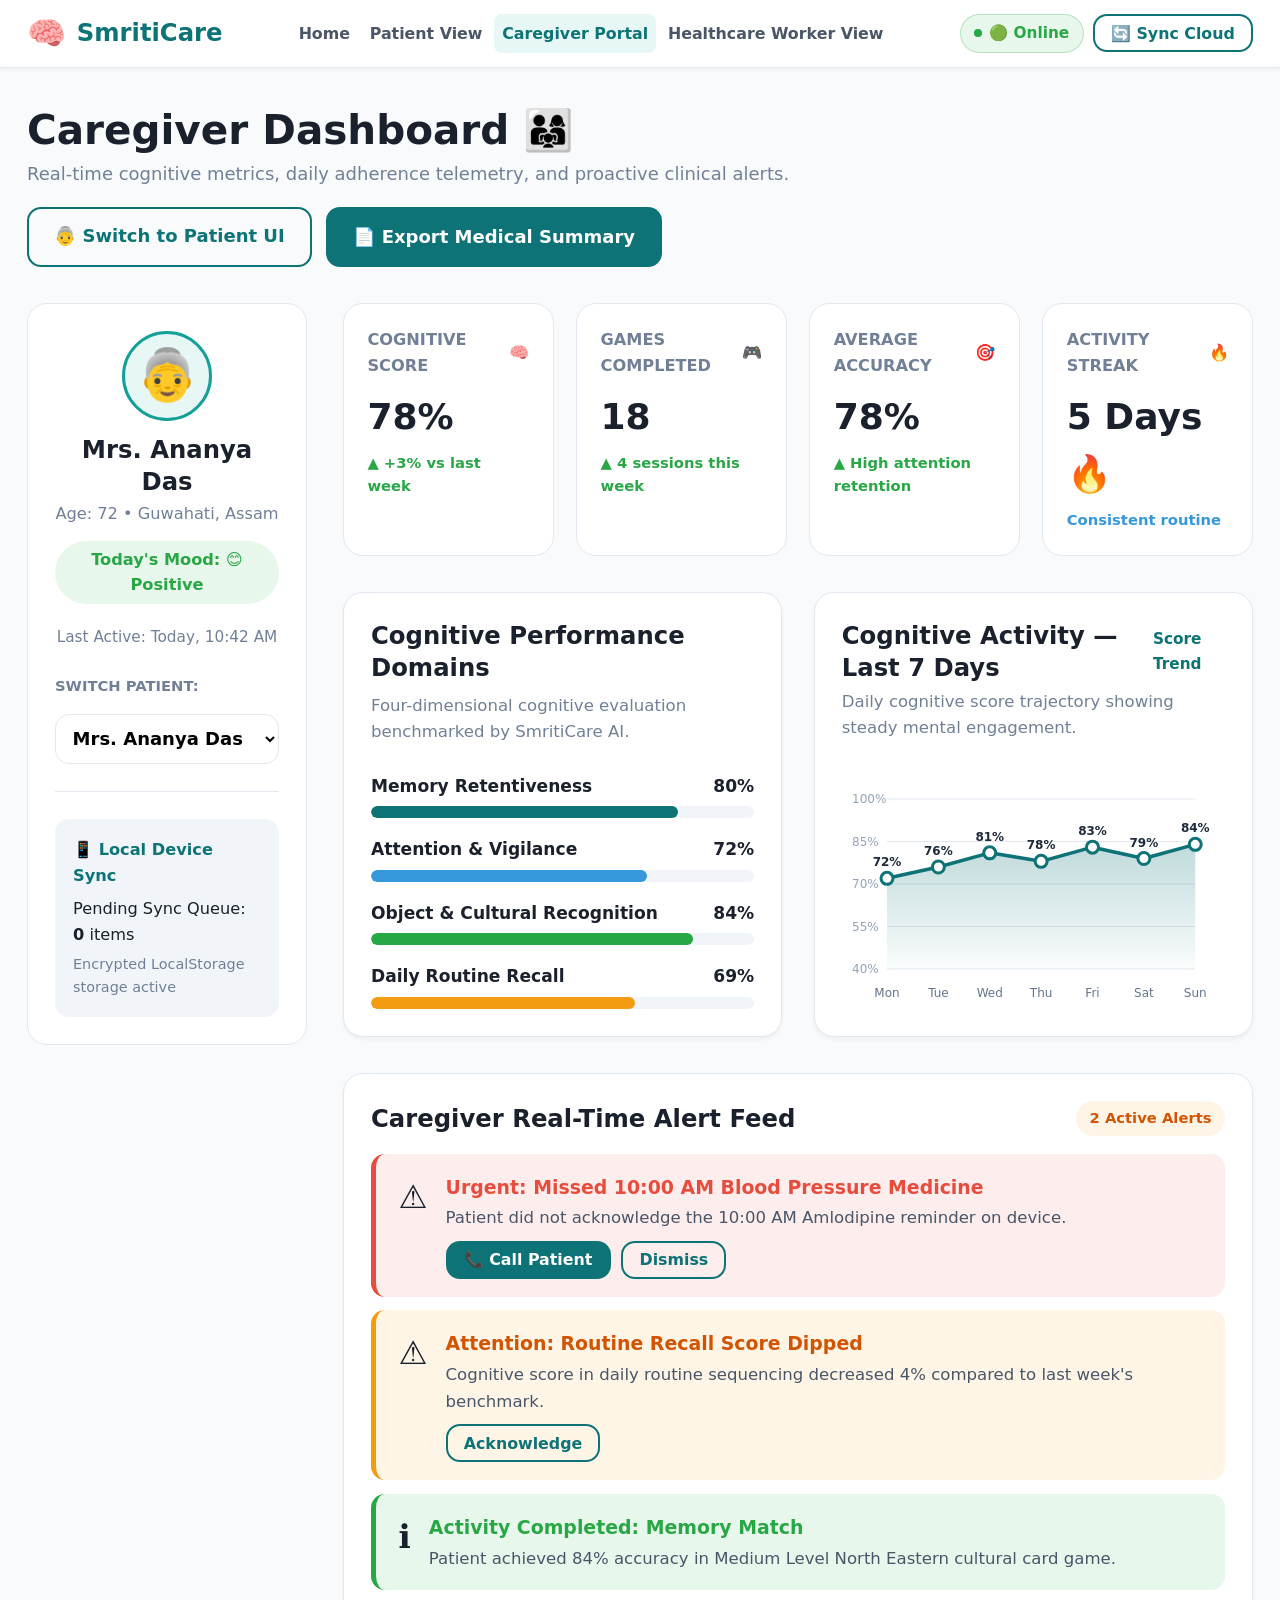
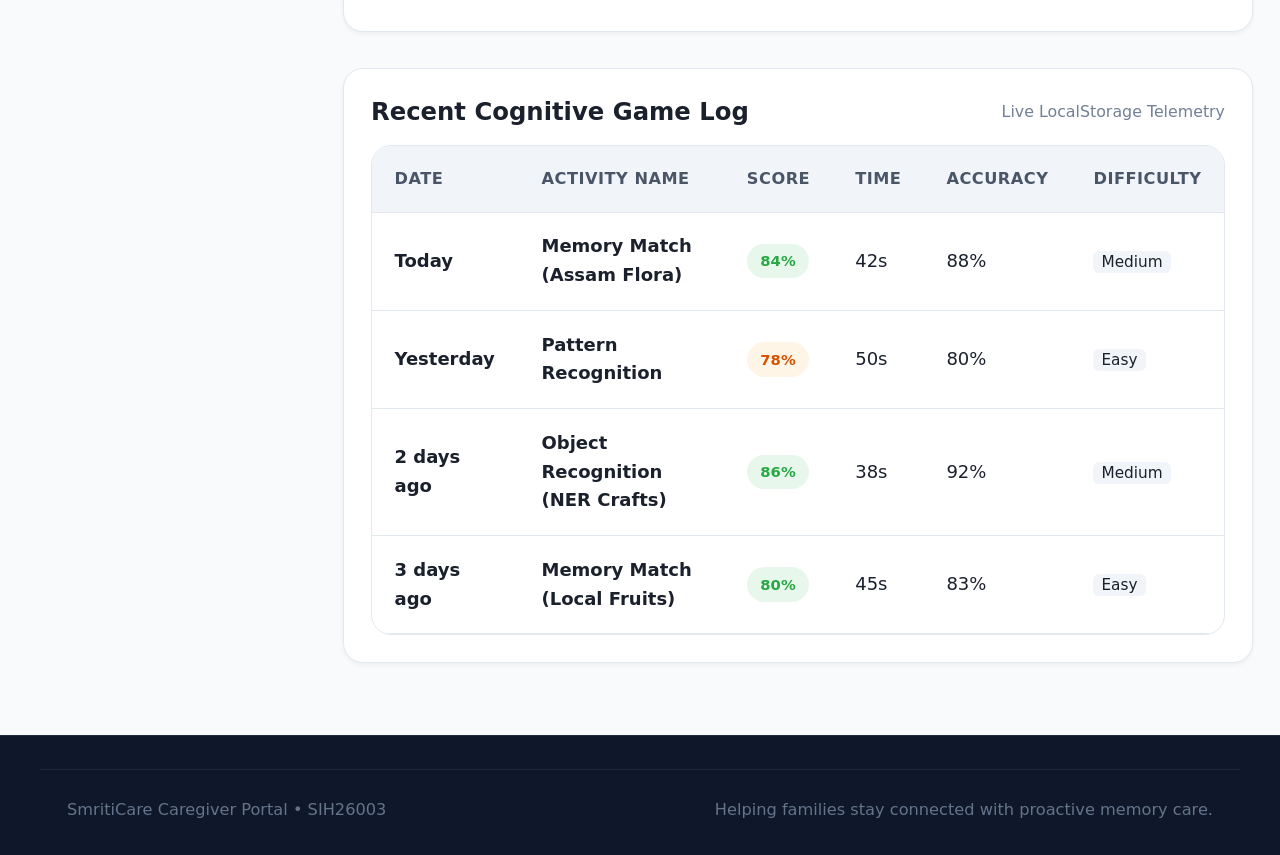
==== commit 6a7b3145: "updated" ====
--- a/caregiver.html
+++ b/caregiver.html
@@ -11,7 +11,7 @@
 
   <!-- Header -->
   <header class="site-header">
-    <div class="container header-inner">
+    <div class="header-inner">
       <a href="index.html" class="brand-logo">
         <span class="logo-icon">🧠</span>
         <div>
@@ -20,7 +20,7 @@
         </div>
       </a>
 
-      <nav aria-label="Caregiver Navigation">
+      <nav class="main-navigation" aria-label="Caregiver Navigation">
         <ul class="nav-links">
           <li><a href="index.html" class="nav-link">Home</a></li>
           <li><a href="patient.html" class="nav-link">Patient View</a></li>
@@ -35,6 +35,12 @@
         </div>
         <button class="btn btn-outline btn-sm" onclick="simulateSync()">
           🔄 Sync Cloud
+        </button>
+        <!-- Mobile Menu Toggle -->
+        <button id="mobile-menu-btn" class="mobile-menu-toggle" aria-label="Toggle Navigation Menu" aria-expanded="false">
+          <span class="hamburger-bar"></span>
+          <span class="hamburger-bar"></span>
+          <span class="hamburger-bar"></span>
         </button>
       </div>
     </div>
--- a/css/style.css
+++ b/css/style.css
@@ -123,6 +123,11 @@
   padding: 0;
 }
 
+html, body {
+  overflow-x: hidden;
+  max-width: 100%;
+}
+
 html {
   font-size: var(--font-base);
   scroll-behavior: smooth;
@@ -219,51 +224,75 @@
   top: 0;
   z-index: 100;
   box-shadow: var(--shadow-sm);
+  width: 100%;
 }
 
 .header-inner {
   display: flex;
   align-items: center;
   justify-content: space-between;
-  padding: 0.9rem 0;
+  padding: 0.75rem 1.5rem;
   gap: 1rem;
+  width: 100%;
+  max-width: 1440px;
+  margin: 0 auto;
+  box-sizing: border-box;
 }
 
 .brand-logo {
-  display: flex;
+  display: inline-flex;
   align-items: center;
   gap: 0.6rem;
-  font-size: 1.4rem;
+  font-size: 1.35rem;
   font-weight: 800;
   color: var(--primary);
   text-decoration: none;
+  flex-shrink: 0;
+  white-space: nowrap;
 }
 
 .brand-logo .logo-icon {
-  font-size: 1.8rem;
+  font-size: 1.75rem;
   line-height: 1;
+  flex-shrink: 0;
 }
 
 .brand-logo .logo-tagline {
-  font-size: 0.75rem;
+  font-size: 0.72rem;
   color: var(--text-muted);
   font-weight: 500;
   display: block;
+  white-space: nowrap;
+}
+
+/* Main Navigation */
+.main-navigation {
+  display: flex;
+  align-items: center;
+  justify-content: center;
+  flex: 1 1 auto;
+  min-width: 0;
 }
 
 .nav-links {
   display: flex;
   align-items: center;
-  gap: 1.25rem;
+  gap: 0.35rem;
   list-style: none;
+  margin: 0;
+  padding: 0;
+  flex-wrap: nowrap;
 }
 
 .nav-link {
   color: var(--text-secondary);
   font-weight: 600;
-  padding: 0.5rem 0.75rem;
+  font-size: 0.92rem;
+  padding: 0.45rem 0.6rem;
   border-radius: var(--radius-sm);
   transition: var(--transition);
+  white-space: nowrap; /* Required: prevents navigation items from wrapping */
+  display: inline-block;
 }
 
 .nav-link:hover, .nav-link.active {
@@ -276,27 +305,34 @@
   display: flex;
   align-items: center;
   gap: 0.75rem;
+  flex-shrink: 0;
+  margin-left: auto;
 }
 
 /* Language Dropdown */
 .lang-selector-wrapper {
   position: relative;
-  display: inline-block;
+  display: inline-flex;
+  align-items: center;
+  flex-shrink: 0;
 }
 
 .lang-select {
-  padding: 0.45rem 1.8rem 0.45rem 0.75rem;
+  padding: 0.4rem 1.6rem 0.4rem 0.65rem;
   border-radius: var(--radius-sm);
   border: 1px solid var(--border-color);
   background: var(--bg-surface);
   color: var(--text-primary);
+  font-size: 0.88rem;
   font-weight: 600;
   cursor: pointer;
   appearance: none;
   background-image: url("data:image/svg+xml;charset=UTF-8,%3csvg xmlns='http://www.w3.org/2000/svg' viewBox='0 0 24 24' fill='none' stroke='%230d7377' stroke-width='2' stroke-linecap='round' stroke-linejoin='round'%3e%3cpolyline points='6 9 12 15 18 9'%3e%3c/polyline%3e%3c/svg%3e");
   background-repeat: no-repeat;
-  background-position: right 0.5rem center;
-  background-size: 1rem;
+  background-position: right 0.45rem center;
+  background-size: 0.85rem;
+  flex-shrink: 0;
+  white-space: nowrap;
 }
 
 /* Connectivity Status Pill */
@@ -310,19 +346,66 @@
   font-weight: 600;
   background: var(--success-light);
   color: var(--success);
+  border: 1px solid rgba(40, 167, 69, 0.25);
+  flex-shrink: 0; /* Ensures pill stays fully visible and inside the header */
+  white-space: nowrap;
+  box-sizing: border-box;
 }
 
 .status-pill.offline {
   background: var(--warning-light);
   color: var(--warning);
+  border-color: rgba(243, 156, 18, 0.25);
 }
 
 .status-dot {
-  width: 9px;
-  height: 9px;
+  width: 8px;
+  height: 8px;
   border-radius: 50%;
   background: currentColor;
   display: inline-block;
+  flex-shrink: 0;
+}
+
+/* Mobile Hamburger Menu Toggle Button */
+.mobile-menu-toggle {
+  display: none;
+  flex-direction: column;
+  justify-content: center;
+  align-items: center;
+  gap: 4px;
+  width: 38px;
+  height: 38px;
+  border-radius: var(--radius-sm);
+  background: var(--bg-subtle);
+  border: 1px solid var(--border-color);
+  cursor: pointer;
+  padding: 0;
+  flex-shrink: 0;
+  transition: var(--transition);
+}
+
+.mobile-menu-toggle:hover {
+  background: var(--primary-subtle);
+  border-color: var(--primary-light);
+}
+
+.hamburger-bar {
+  width: 20px;
+  height: 2px;
+  background: var(--text-primary);
+  border-radius: 2px;
+  transition: transform 0.25s ease, opacity 0.25s ease;
+}
+
+.mobile-menu-toggle.active .hamburger-bar:nth-child(1) {
+  transform: translateY(6px) rotate(45deg);
+}
+.mobile-menu-toggle.active .hamburger-bar:nth-child(2) {
+  opacity: 0;
+}
+.mobile-menu-toggle.active .hamburger-bar:nth-child(3) {
+  transform: translateY(-6px) rotate(-45deg);
 }
 
 /* ==========================================================================
@@ -1405,6 +1488,69 @@
    Media Queries & Responsiveness
    ========================================================================== */
 
+/* Intermediate Screen Adjustment (1081px - 1280px) */
+@media (max-width: 1280px) and (min-width: 1081px) {
+  .nav-links {
+    gap: 0.2rem;
+  }
+  .nav-link {
+    font-size: 0.88rem;
+    padding: 0.4rem 0.45rem;
+  }
+  .header-actions {
+    gap: 0.5rem;
+  }
+  .brand-logo .logo-tagline {
+    display: none;
+  }
+}
+
+/* Tablet & Mobile Breakpoint for Header Navigation (1080px and below) */
+@media (max-width: 1080px) {
+  .mobile-menu-toggle {
+    display: flex;
+  }
+
+  .main-navigation {
+    display: none;
+    position: absolute;
+    top: 100%;
+    left: 0;
+    right: 0;
+    width: 100%;
+    background: var(--bg-surface);
+    border-bottom: 2px solid var(--border-color);
+    box-shadow: 0 8px 24px rgba(0, 0, 0, 0.12);
+    padding: 1.25rem 1.5rem;
+    z-index: 1000;
+  }
+
+  .main-navigation.open {
+    display: block;
+    animation: menuSlideDown 0.25s ease forwards;
+  }
+
+  @keyframes menuSlideDown {
+    from { opacity: 0; transform: translateY(-8px); }
+    to { opacity: 1; transform: translateY(0); }
+  }
+
+  .nav-links {
+    flex-direction: column;
+    align-items: stretch;
+    gap: 0.4rem;
+    width: 100%;
+  }
+
+  .nav-link {
+    font-size: 1.05rem;
+    padding: 0.75rem 1rem;
+    border-radius: var(--radius-sm);
+    width: 100%;
+    box-sizing: border-box;
+  }
+}
+
 @media (max-width: 992px) {
   .hero-grid {
     grid-template-columns: 1fr;
@@ -1437,9 +1583,33 @@
 }
 
 @media (max-width: 768px) {
-  .nav-links {
-    display: none; /* Collapsed in mobile for simplified flow */
-  }
+  .header-inner {
+    padding: 0.6rem 1rem;
+    gap: 0.5rem;
+  }
+
+  .brand-logo {
+    font-size: 1.2rem;
+  }
+
+  .brand-logo .logo-tagline {
+    display: none;
+  }
+
+  .header-actions {
+    gap: 0.4rem;
+  }
+
+  .lang-select {
+    padding: 0.35rem 1.4rem 0.35rem 0.5rem;
+    font-size: 0.8rem;
+  }
+
+  .status-pill {
+    padding: 0.3rem 0.55rem;
+    font-size: 0.78rem;
+  }
+
   .patient-bottom-nav {
     display: block;
   }
@@ -1473,3 +1643,9 @@
     width: calc(100vw - 2.4rem);
   }
 }
+
+@media (max-width: 480px) {
+  .header-actions .btn-primary {
+    display: none;
+  }
+}
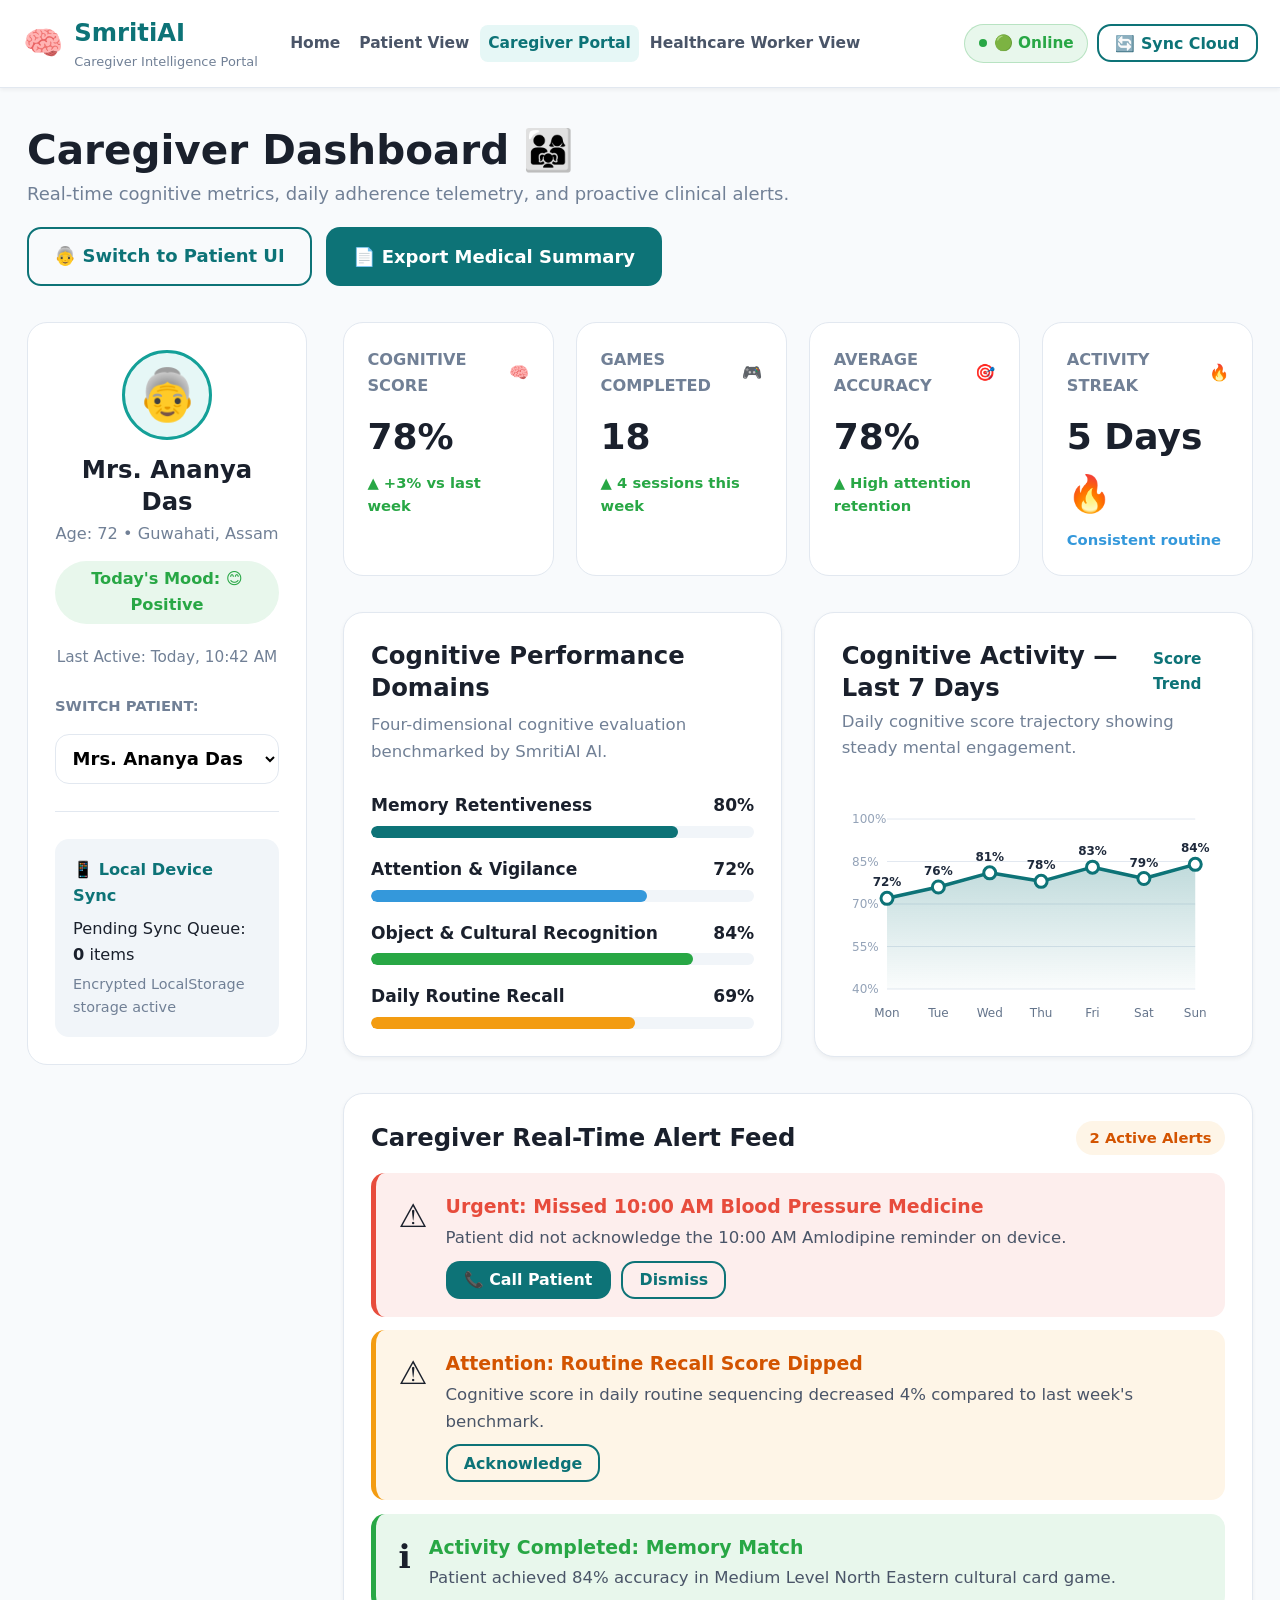
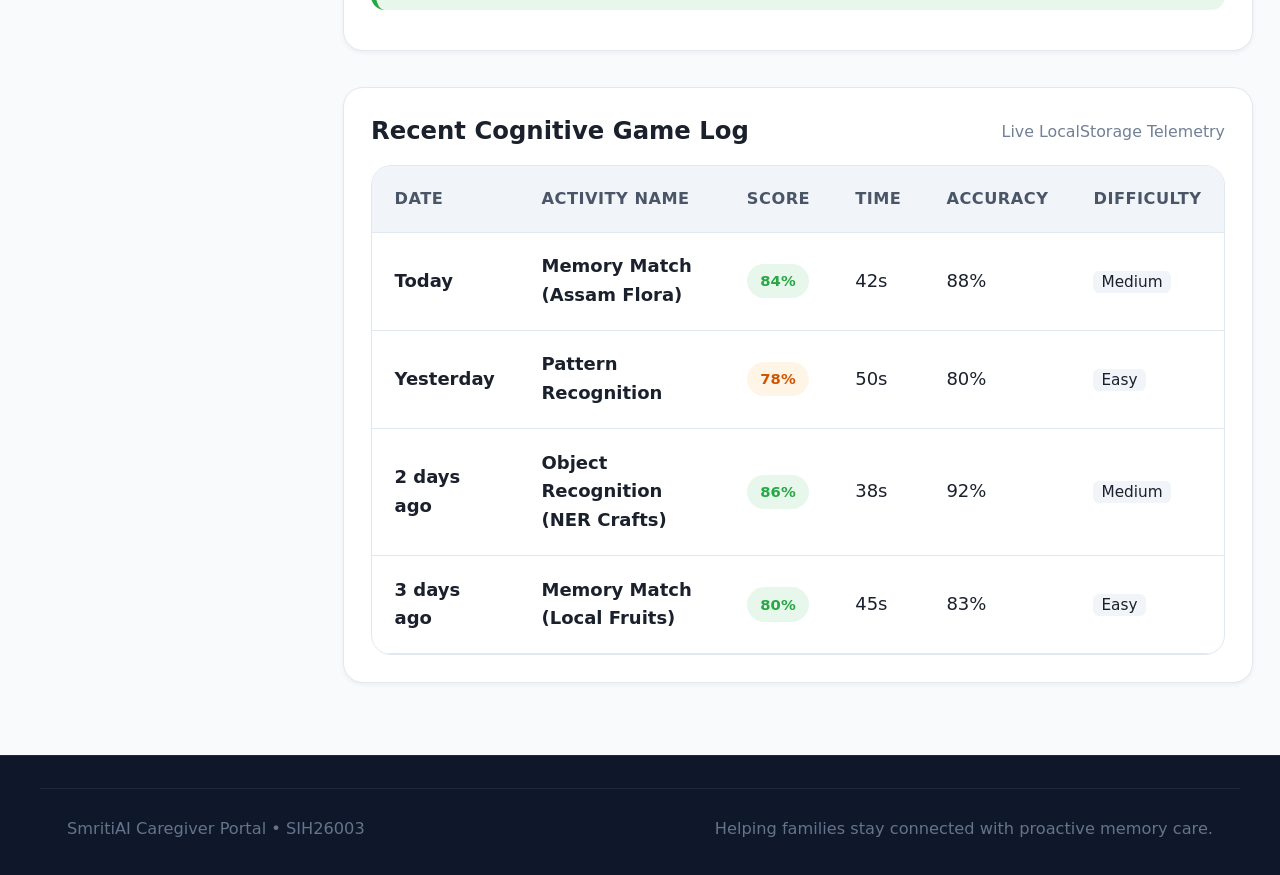
==== commit 91b3256d: "changed" ====
--- a/caregiver.html
+++ b/caregiver.html
@@ -3,7 +3,7 @@
 <head>
   <meta charset="UTF-8">
   <meta name="viewport" content="width=device-width, initial-scale=1.0">
-  <title>Caregiver Dashboard — SmritiCare</title>
+  <title>Caregiver Dashboard — SmritiAI</title>
   <link rel="manifest" href="manifest.json">
   <link rel="stylesheet" href="css/style.css">
 </head>
@@ -15,7 +15,7 @@
       <a href="index.html" class="brand-logo">
         <span class="logo-icon">🧠</span>
         <div>
-          <span>SmritiCare</span>
+          <span>SmritiAI</span>
           <span class="logo-tagline">Caregiver Intelligence Portal</span>
         </div>
       </a>
@@ -154,7 +154,7 @@
             <div class="card">
               <h3 style="margin-bottom: 0.5rem;">Cognitive Performance Domains</h3>
               <p class="text-muted" style="margin-bottom: 1.5rem; font-size: 0.92rem;">
-                Four-dimensional cognitive evaluation benchmarked by SmritiCare AI.
+                Four-dimensional cognitive evaluation benchmarked by SmritiAI AI.
               </p>
 
               <div class="progress-bar-wrapper">
@@ -298,7 +298,7 @@
   <!-- Footer -->
   <footer class="site-footer" style="padding: 1.8rem 0; margin-top: auto;">
     <div class="container footer-bottom">
-      <span>SmritiCare Caregiver Portal • SIH26003</span>
+      <span>SmritiAI Caregiver Portal • SIH26003</span>
       <span>Helping families stay connected with proactive memory care.</span>
     </div>
   </footer>
--- a/css/style.css
+++ b/css/style.css
@@ -231,10 +231,10 @@
   display: flex;
   align-items: center;
   justify-content: space-between;
-  padding: 0.75rem 1.5rem;
+  padding: 0.75rem 1.75rem;
   gap: 1rem;
   width: 100%;
-  max-width: 1440px;
+  max-width: 1560px;
   margin: 0 auto;
   box-sizing: border-box;
 }
@@ -242,17 +242,18 @@
 .brand-logo {
   display: inline-flex;
   align-items: center;
-  gap: 0.6rem;
+  gap: 0.65rem;
   font-size: 1.35rem;
   font-weight: 800;
   color: var(--primary);
   text-decoration: none;
   flex-shrink: 0;
   white-space: nowrap;
+  margin-right: 1.25rem; /* Dedicated clear spacing between Logo/Tagline and Home */
 }
 
 .brand-logo .logo-icon {
-  font-size: 1.75rem;
+  font-size: 1.8rem;
   line-height: 1;
   flex-shrink: 0;
 }
@@ -269,7 +270,7 @@
 .main-navigation {
   display: flex;
   align-items: center;
-  justify-content: center;
+  justify-content: flex-start; /* Aligns items cleanly without left/right overflow spillage */
   flex: 1 1 auto;
   min-width: 0;
 }
@@ -277,7 +278,7 @@
 .nav-links {
   display: flex;
   align-items: center;
-  gap: 0.35rem;
+  gap: 0.25rem;
   list-style: none;
   margin: 0;
   padding: 0;
@@ -287,8 +288,8 @@
 .nav-link {
   color: var(--text-secondary);
   font-weight: 600;
-  font-size: 0.92rem;
-  padding: 0.45rem 0.6rem;
+  font-size: 0.9rem;
+  padding: 0.4rem 0.55rem;
   border-radius: var(--radius-sm);
   transition: var(--transition);
   white-space: nowrap; /* Required: prevents navigation items from wrapping */
@@ -304,9 +305,9 @@
 .header-actions {
   display: flex;
   align-items: center;
-  gap: 0.75rem;
+  gap: 0.65rem;
   flex-shrink: 0;
-  margin-left: auto;
+  margin-left: 1.25rem; /* Dedicated clear spacing between Healthcare and Language */
 }
 
 /* Language Dropdown */
@@ -1346,6 +1347,147 @@
   color: var(--text-primary);
 }
 
+/* ==========================================================================
+   Cognitive Mini-Games UI (Pattern, Object, Routine, Attention)
+   ========================================================================== */
+
+.game-quiz-header {
+  display: flex;
+  justify-content: space-between;
+  align-items: center;
+  margin-bottom: 1.25rem;
+  padding-bottom: 0.75rem;
+  border-bottom: 1px solid var(--border-color);
+  flex-wrap: wrap;
+  gap: 0.75rem;
+}
+
+.game-timer-pill {
+  display: inline-flex;
+  align-items: center;
+  gap: 0.4rem;
+  background: var(--bg-subtle);
+  padding: 0.35rem 0.85rem;
+  border-radius: var(--radius-full);
+  font-weight: 700;
+  font-size: 0.95rem;
+  color: var(--primary);
+  border: 1px solid var(--border-color);
+}
+
+.game-progress-badge {
+  font-size: 0.95rem;
+  font-weight: 700;
+  color: var(--text-muted);
+}
+
+.game-choice-btn {
+  width: 100%;
+  text-align: center;
+  font-size: 1.15rem;
+  font-weight: 600;
+  padding: 1rem 1.2rem;
+  border-radius: var(--radius-md);
+  border: 2px solid var(--border-color);
+  background: var(--bg-surface);
+  color: var(--text-primary);
+  cursor: pointer;
+  transition: var(--transition);
+  display: flex;
+  align-items: center;
+  justify-content: center;
+  gap: 0.6rem;
+  min-height: 56px;
+}
+
+.game-choice-btn:hover:not(:disabled) {
+  border-color: var(--primary-light);
+  background: var(--primary-subtle);
+  transform: translateY(-2px);
+}
+
+.game-choice-btn.correct-choice {
+  background: var(--success-light) !important;
+  border-color: var(--success) !important;
+  color: #1e7e34 !important;
+  font-weight: 800 !important;
+}
+
+.game-choice-btn.incorrect-choice {
+  background: var(--danger-light) !important;
+  border-color: var(--danger) !important;
+  color: #bd2130 !important;
+  font-weight: 700 !important;
+}
+
+.game-choice-btn:disabled {
+  cursor: default;
+}
+
+.game-feedback-banner {
+  padding: 0.9rem 1.2rem;
+  border-radius: var(--radius-md);
+  font-weight: 700;
+  font-size: 1.05rem;
+  margin: 1.2rem 0;
+  text-align: center;
+  display: none;
+}
+
+.game-feedback-banner.success {
+  display: block;
+  background: var(--success-light);
+  color: var(--success);
+  border: 1px solid #b7e4c7;
+}
+
+.game-feedback-banner.error {
+  display: block;
+  background: var(--danger-light);
+  color: var(--danger);
+  border: 1px solid #f5c6cb;
+}
+
+/* Attention Challenge Grid */
+.attention-grid {
+  display: grid;
+  grid-template-columns: repeat(4, 1fr);
+  gap: 0.85rem;
+  max-width: 440px;
+  margin: 1.5rem auto;
+}
+
+.attention-cell {
+  aspect-ratio: 1 / 1;
+  background: var(--bg-surface);
+  border: 2px solid var(--border-color);
+  border-radius: var(--radius-md);
+  font-size: 2.5rem;
+  display: flex;
+  align-items: center;
+  justify-content: center;
+  cursor: pointer;
+  transition: transform 0.15s ease, border-color 0.15s ease;
+  user-select: none;
+  min-height: 65px;
+}
+
+.attention-cell:hover:not(.locked) {
+  border-color: var(--primary);
+  transform: scale(1.08);
+  background: var(--primary-subtle);
+}
+
+.attention-cell.cell-correct {
+  border-color: var(--success) !important;
+  background: var(--success-light) !important;
+}
+
+.attention-cell.cell-wrong {
+  border-color: var(--danger) !important;
+  background: var(--danger-light) !important;
+}
+
 /* Accessibility Floating Button & Drawer */
 .a11y-fab {
   position: fixed;
@@ -1488,25 +1630,30 @@
    Media Queries & Responsiveness
    ========================================================================== */
 
-/* Intermediate Screen Adjustment (1081px - 1280px) */
-@media (max-width: 1280px) and (min-width: 1081px) {
+/* Intermediate Screen Adjustment (1181px - 1380px) */
+@media (max-width: 1380px) and (min-width: 1181px) {
+  .header-inner {
+    padding: 0.75rem 1.25rem;
+    gap: 0.6rem;
+  }
+  .brand-logo {
+    margin-right: 0.75rem;
+  }
+  .header-actions {
+    margin-left: 0.75rem;
+    gap: 0.5rem;
+  }
   .nav-links {
-    gap: 0.2rem;
+    gap: 0.15rem;
   }
   .nav-link {
-    font-size: 0.88rem;
-    padding: 0.4rem 0.45rem;
-  }
-  .header-actions {
-    gap: 0.5rem;
-  }
-  .brand-logo .logo-tagline {
-    display: none;
-  }
-}
-
-/* Tablet & Mobile Breakpoint for Header Navigation (1080px and below) */
-@media (max-width: 1080px) {
+    font-size: 0.86rem;
+    padding: 0.35rem 0.45rem;
+  }
+}
+
+/* Tablet & Mobile Breakpoint for Header Navigation (1180px and below) */
+@media (max-width: 1180px) {
   .mobile-menu-toggle {
     display: flex;
   }
